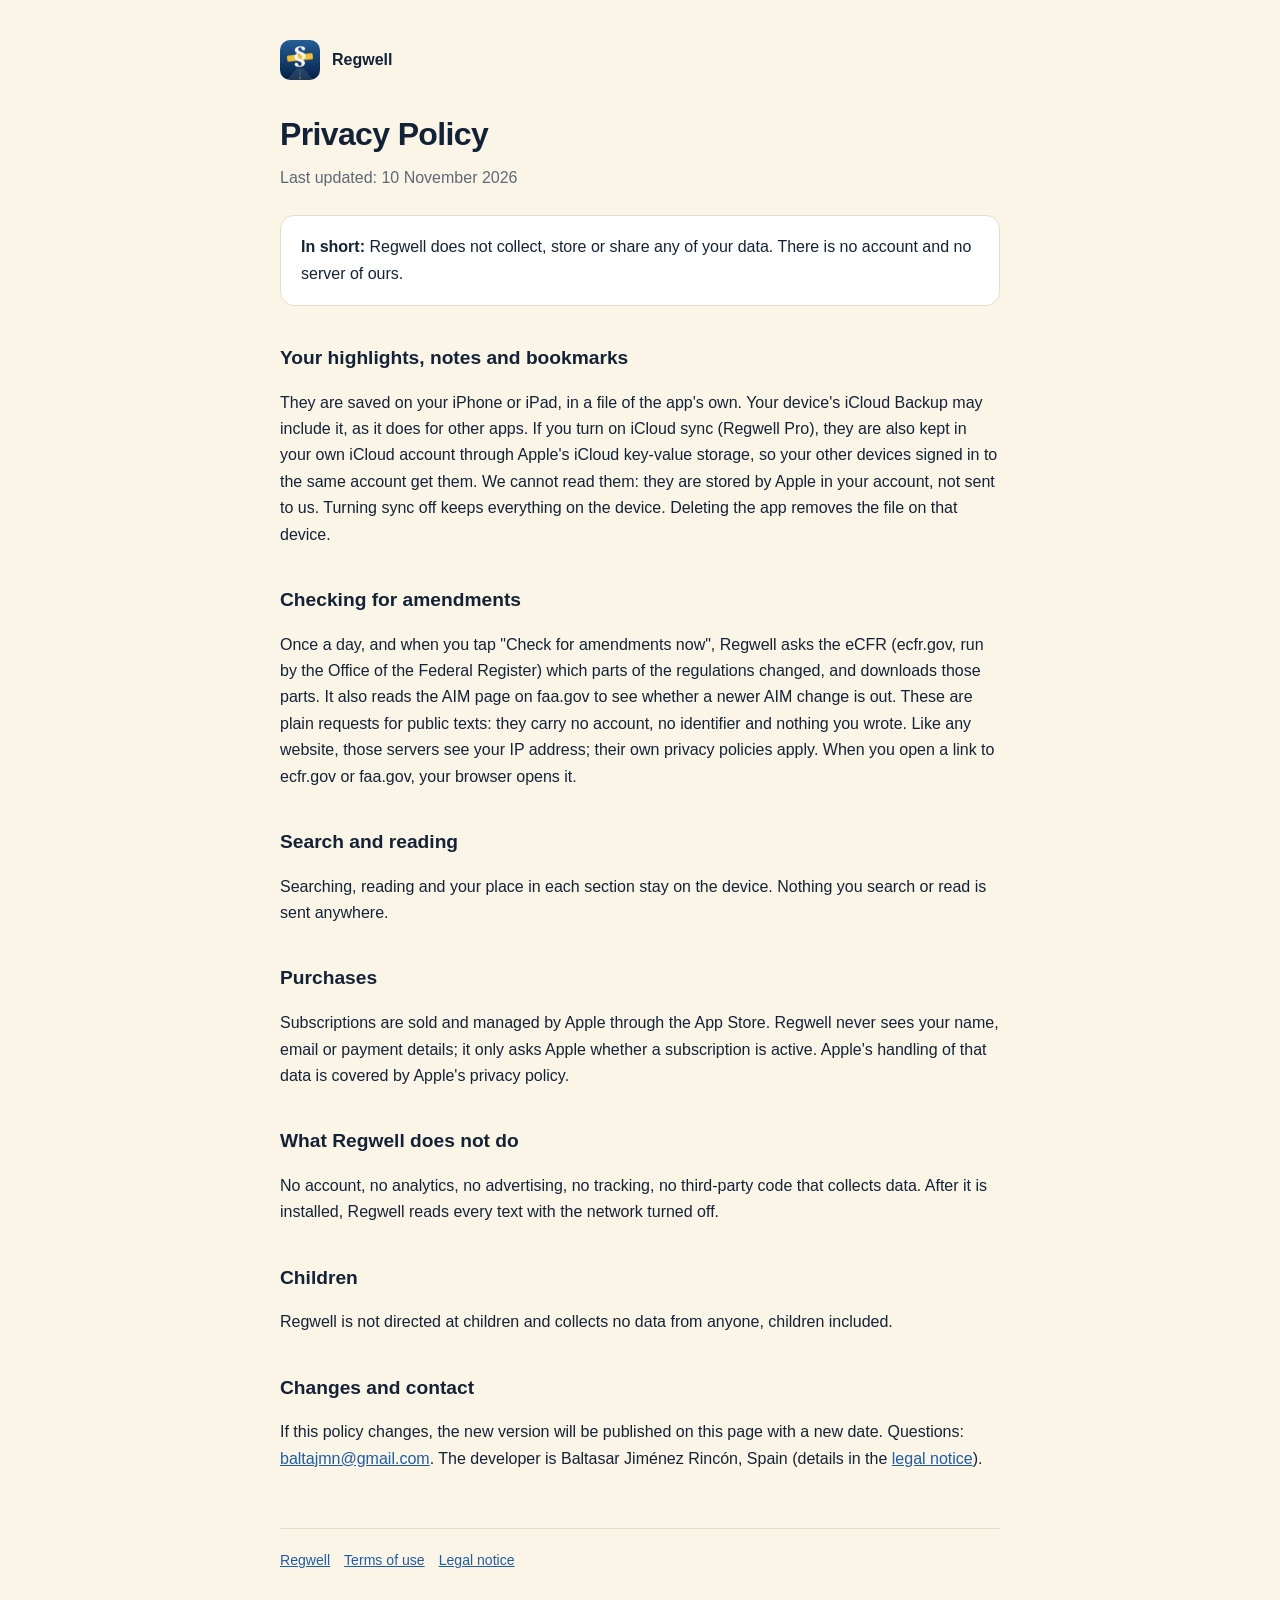
==== privacy/index.html @ 6811855b "Regwell web: landing, privacy and terms Co-Authored-By: Claude Opus 5.5 <noreply@anthropic.com>" ====
<!doctype html>
<html lang="en">
<head>
<meta charset="utf-8">
<meta name="viewport" content="width=device-width, initial-scale=1">
<title>Regwell Privacy Policy</title>
<meta name="description" content="Regwell does not collect any data. Your highlights, notes and bookmarks stay on your devices and, with sync on, in your own iCloud.">
<link rel="canonical" href="https://regwell.baltajmn.dev/privacy/">
<link rel="icon" href="/rw/icon-64.png" type="image/png">
<link rel="stylesheet" href="/rw/site.css">
</head>
<body>
<main>
<a class="brand" href="/"><img src="/rw/icon-180.png" alt="">Regwell</a>
<h1>Privacy Policy</h1>
<p class="lede">Last updated: 10 November 2026</p>

<div class="box"><p><strong>In short:</strong> Regwell does not collect, store or share any of your data. There is no account and no server of ours.</p></div>

<h2>Your highlights, notes and bookmarks</h2>
<p>They are saved on your iPhone or iPad, in a file of the app's own. Your device's iCloud Backup may include it, as it does for other apps. If you turn on iCloud sync (Regwell Pro), they are also kept in your own iCloud account through Apple's iCloud key-value storage, so your other devices signed in to the same account get them. We cannot read them: they are stored by Apple in your account, not sent to us. Turning sync off keeps everything on the device. Deleting the app removes the file on that device.</p>

<h2>Checking for amendments</h2>
<p>Once a day, and when you tap "Check for amendments now", Regwell asks the eCFR (ecfr.gov, run by the Office of the Federal Register) which parts of the regulations changed, and downloads those parts. It also reads the AIM page on faa.gov to see whether a newer AIM change is out. These are plain requests for public texts: they carry no account, no identifier and nothing you wrote. Like any website, those servers see your IP address; their own privacy policies apply. When you open a link to ecfr.gov or faa.gov, your browser opens it.</p>

<h2>Search and reading</h2>
<p>Searching, reading and your place in each section stay on the device. Nothing you search or read is sent anywhere.</p>

<h2>Purchases</h2>
<p>Subscriptions are sold and managed by Apple through the App Store. Regwell never sees your name, email or payment details; it only asks Apple whether a subscription is active. Apple's handling of that data is covered by Apple's privacy policy.</p>

<h2>What Regwell does not do</h2>
<p>No account, no analytics, no advertising, no tracking, no third-party code that collects data. After it is installed, Regwell reads every text with the network turned off.</p>

<h2>Children</h2>
<p>Regwell is not directed at children and collects no data from anyone, children included.</p>

<h2>Changes and contact</h2>
<p>If this policy changes, the new version will be published on this page with a new date. Questions: <a href="mailto:baltajmn@gmail.com?subject=Regwell%20privacy">baltajmn@gmail.com</a>. The developer is Baltasar Jiménez Rincón, Spain (details in the <a href="/legal.html">legal notice</a>).</p>

<footer><a href="/">Regwell</a><a href="https://www.apple.com/legal/internet-services/itunes/dev/stdeula/">Terms of use</a><a href="/legal.html">Legal notice</a></footer>
</main>
</body>
</html>
---- rw/site.css ----
:root { --bg: #FAF5E6; --surface: #FFFFFF; --ink: #142238; --muted: #5E6878; --line: #E6DDC6; --accent: #1F5CA8; --mark: rgba(255,194,41,.55); }
@media (prefers-color-scheme: dark) {
  :root { --bg: #0D1C38; --surface: #14274A; --ink: #F2EEE2; --muted: #A9B3C4; --line: #24395E; --accent: #FFC229; --mark: rgba(255,194,41,.35); }
}
* { box-sizing: border-box; }
body { margin: 0; padding: 40px 20px 96px; background: var(--bg); color: var(--ink);
  font: 16px/1.65 -apple-system, BlinkMacSystemFont, "Segoe UI", Roboto, Helvetica, Arial, sans-serif; }
main { max-width: 720px; margin: 0 auto; }
h1 { font-size: 2rem; font-weight: 650; letter-spacing: -0.02em; margin: 0 0 4px; }
h2 { font-size: 1.2rem; font-weight: 650; margin: 36px 0 8px; }
mark { background: var(--mark); color: inherit; padding: 0 .15em; border-radius: 3px; }
.brand { display: flex; align-items: center; gap: 12px; margin: 0 0 28px; text-decoration: none; color: var(--ink); font-weight: 650; }
.brand img { width: 40px; height: 40px; border-radius: 10px; }
.lede { color: var(--muted); margin: 0 0 24px; }
.box { background: var(--surface); border: 1px solid var(--line); border-radius: 14px; padding: 18px 20px; margin: 24px 0; }
.box p { margin: 0; }
table { border-collapse: collapse; width: 100%; font-size: 0.94rem; }
th, td { text-align: left; padding: 10px 12px; border-bottom: 1px solid var(--line); vertical-align: top; }
th { color: var(--muted); font-weight: 600; width: 32%; }
a { color: var(--accent); }
footer { color: var(--muted); font-size: 0.88rem; margin-top: 56px; border-top: 1px solid var(--line); padding-top: 20px; }
footer a { margin-right: 14px; }
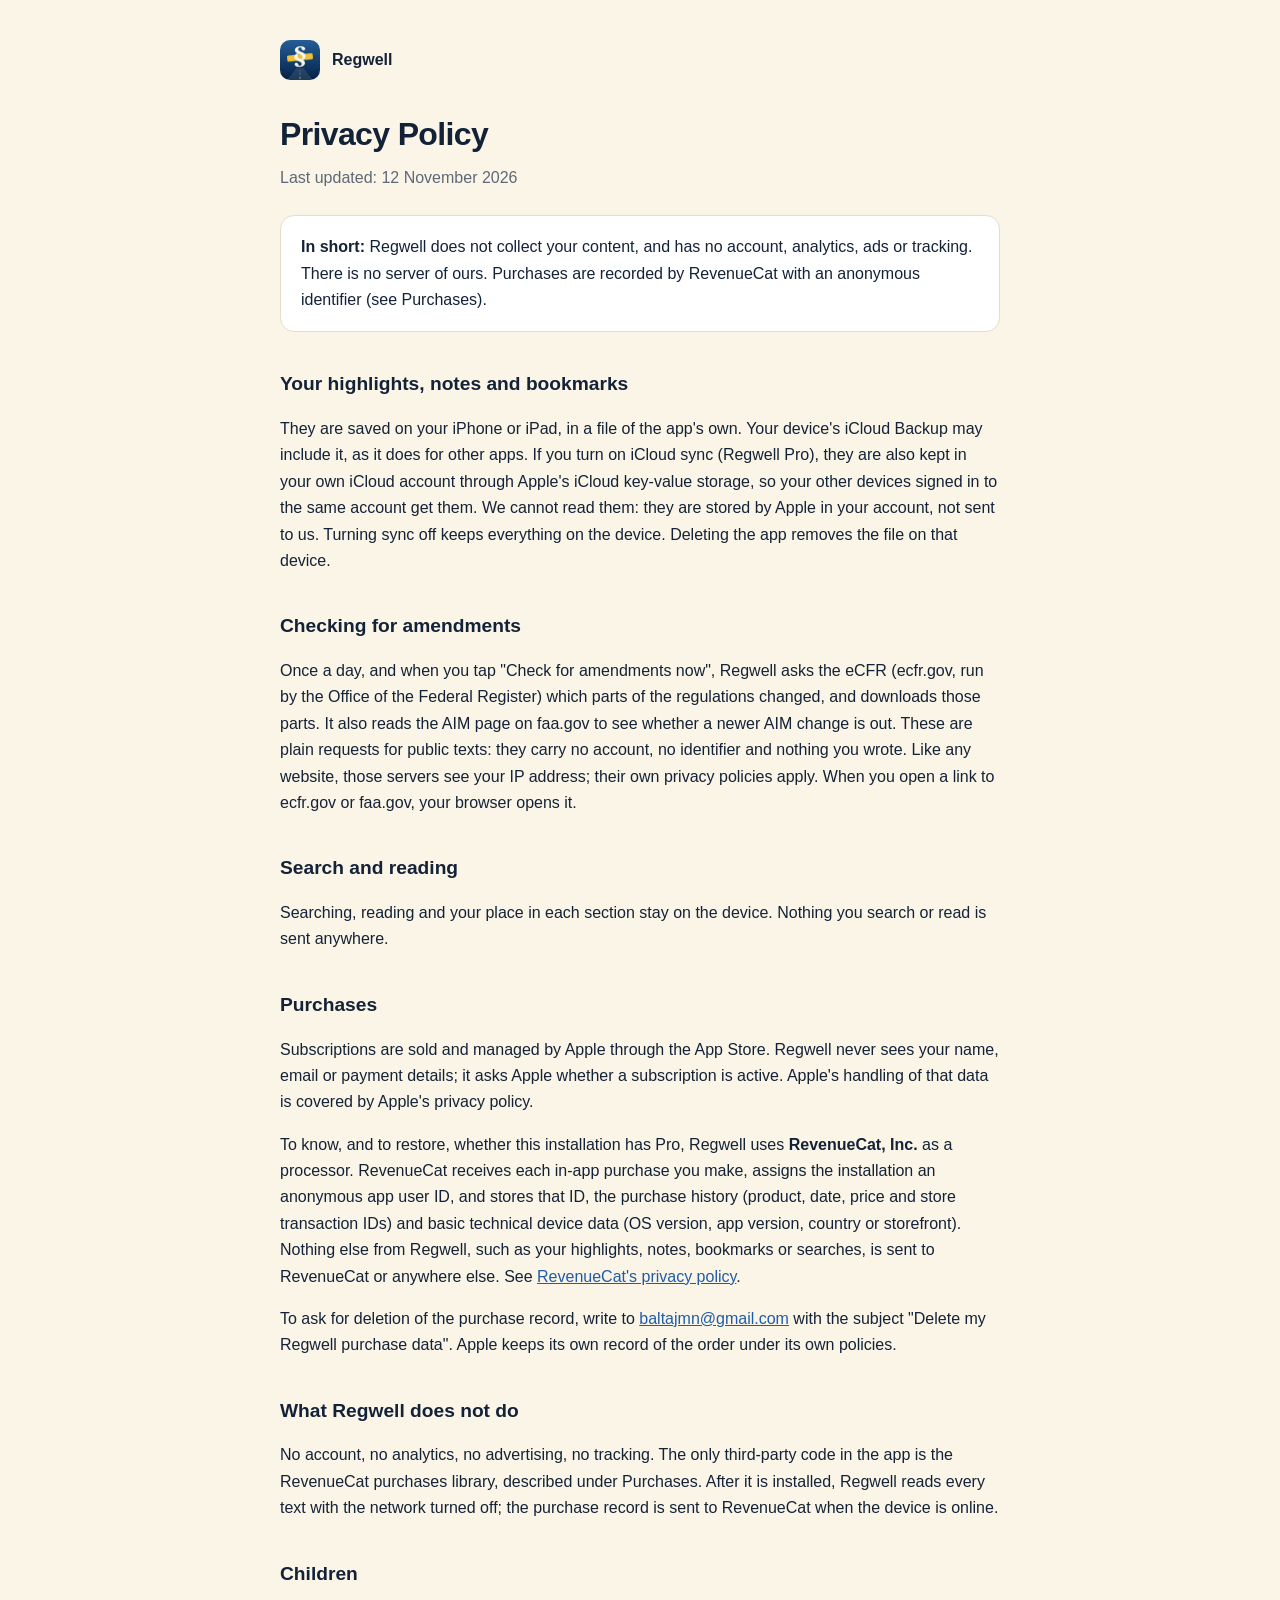
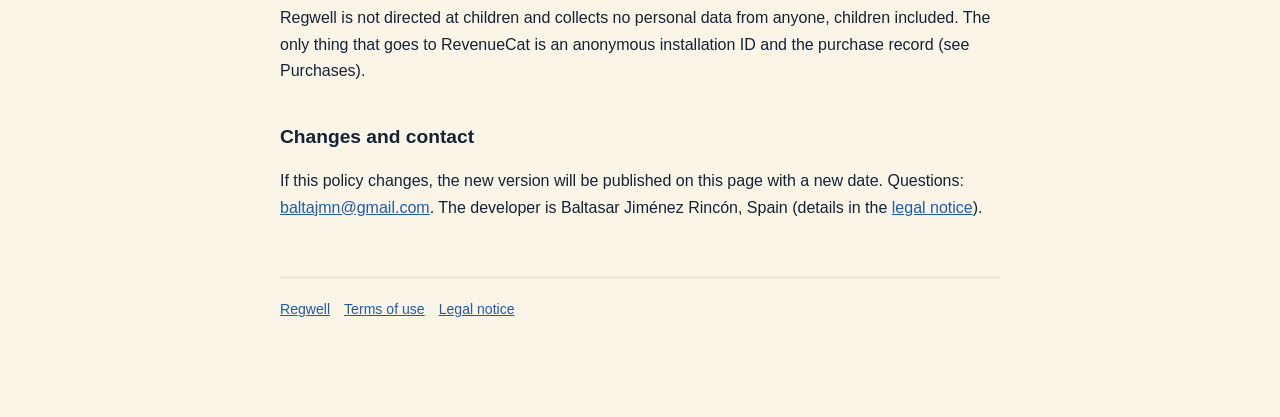
==== commit ba29a00f: "Privacy: RevenueCat records purchases Co-Authored-By: Claude Opus 5.5 <noreply@anthropic.com>" ====
--- a/privacy/index.html
+++ b/privacy/index.html
@@ -4,7 +4,7 @@
 <meta charset="utf-8">
 <meta name="viewport" content="width=device-width, initial-scale=1">
 <title>Regwell Privacy Policy</title>
-<meta name="description" content="Regwell does not collect any data. Your highlights, notes and bookmarks stay on your devices and, with sync on, in your own iCloud.">
+<meta name="description" content="Regwell does not collect your content and has no account, analytics, ads or tracking. Your highlights, notes and bookmarks stay on your devices and, with sync on, in your own iCloud. Purchases are recorded by RevenueCat with an anonymous identifier.">
 <link rel="canonical" href="https://regwell.baltajmn.dev/privacy/">
 <link rel="icon" href="/rw/icon-64.png" type="image/png">
 <link rel="stylesheet" href="/rw/site.css">
@@ -13,9 +13,9 @@
 <main>
 <a class="brand" href="/"><img src="/rw/icon-180.png" alt="">Regwell</a>
 <h1>Privacy Policy</h1>
-<p class="lede">Last updated: 10 November 2026</p>
+<p class="lede">Last updated: 12 November 2026</p>
 
-<div class="box"><p><strong>In short:</strong> Regwell does not collect, store or share any of your data. There is no account and no server of ours.</p></div>
+<div class="box"><p><strong>In short:</strong> Regwell does not collect your content, and has no account, analytics, ads or tracking. There is no server of ours. Purchases are recorded by RevenueCat with an anonymous identifier (see Purchases).</p></div>
 
 <h2>Your highlights, notes and bookmarks</h2>
 <p>They are saved on your iPhone or iPad, in a file of the app's own. Your device's iCloud Backup may include it, as it does for other apps. If you turn on iCloud sync (Regwell Pro), they are also kept in your own iCloud account through Apple's iCloud key-value storage, so your other devices signed in to the same account get them. We cannot read them: they are stored by Apple in your account, not sent to us. Turning sync off keeps everything on the device. Deleting the app removes the file on that device.</p>
@@ -27,13 +27,15 @@
 <p>Searching, reading and your place in each section stay on the device. Nothing you search or read is sent anywhere.</p>
 
 <h2>Purchases</h2>
-<p>Subscriptions are sold and managed by Apple through the App Store. Regwell never sees your name, email or payment details; it only asks Apple whether a subscription is active. Apple's handling of that data is covered by Apple's privacy policy.</p>
+<p>Subscriptions are sold and managed by Apple through the App Store. Regwell never sees your name, email or payment details; it asks Apple whether a subscription is active. Apple's handling of that data is covered by Apple's privacy policy.</p>
+<p>To know, and to restore, whether this installation has Pro, Regwell uses <strong>RevenueCat, Inc.</strong> as a processor. RevenueCat receives each in-app purchase you make, assigns the installation an anonymous app user ID, and stores that ID, the purchase history (product, date, price and store transaction IDs) and basic technical device data (OS version, app version, country or storefront). Nothing else from Regwell, such as your highlights, notes, bookmarks or searches, is sent to RevenueCat or anywhere else. See <a href="https://www.revenuecat.com/privacy" rel="noopener">RevenueCat's privacy policy</a>.</p>
+<p>To ask for deletion of the purchase record, write to <a href="mailto:baltajmn@gmail.com?subject=Delete%20my%20Regwell%20purchase%20data">baltajmn@gmail.com</a> with the subject "Delete my Regwell purchase data". Apple keeps its own record of the order under its own policies.</p>
 
 <h2>What Regwell does not do</h2>
-<p>No account, no analytics, no advertising, no tracking, no third-party code that collects data. After it is installed, Regwell reads every text with the network turned off.</p>
+<p>No account, no analytics, no advertising, no tracking. The only third-party code in the app is the RevenueCat purchases library, described under Purchases. After it is installed, Regwell reads every text with the network turned off; the purchase record is sent to RevenueCat when the device is online.</p>
 
 <h2>Children</h2>
-<p>Regwell is not directed at children and collects no data from anyone, children included.</p>
+<p>Regwell is not directed at children and collects no personal data from anyone, children included. The only thing that goes to RevenueCat is an anonymous installation ID and the purchase record (see Purchases).</p>
 
 <h2>Changes and contact</h2>
 <p>If this policy changes, the new version will be published on this page with a new date. Questions: <a href="mailto:baltajmn@gmail.com?subject=Regwell%20privacy">baltajmn@gmail.com</a>. The developer is Baltasar Jiménez Rincón, Spain (details in the <a href="/legal.html">legal notice</a>).</p>
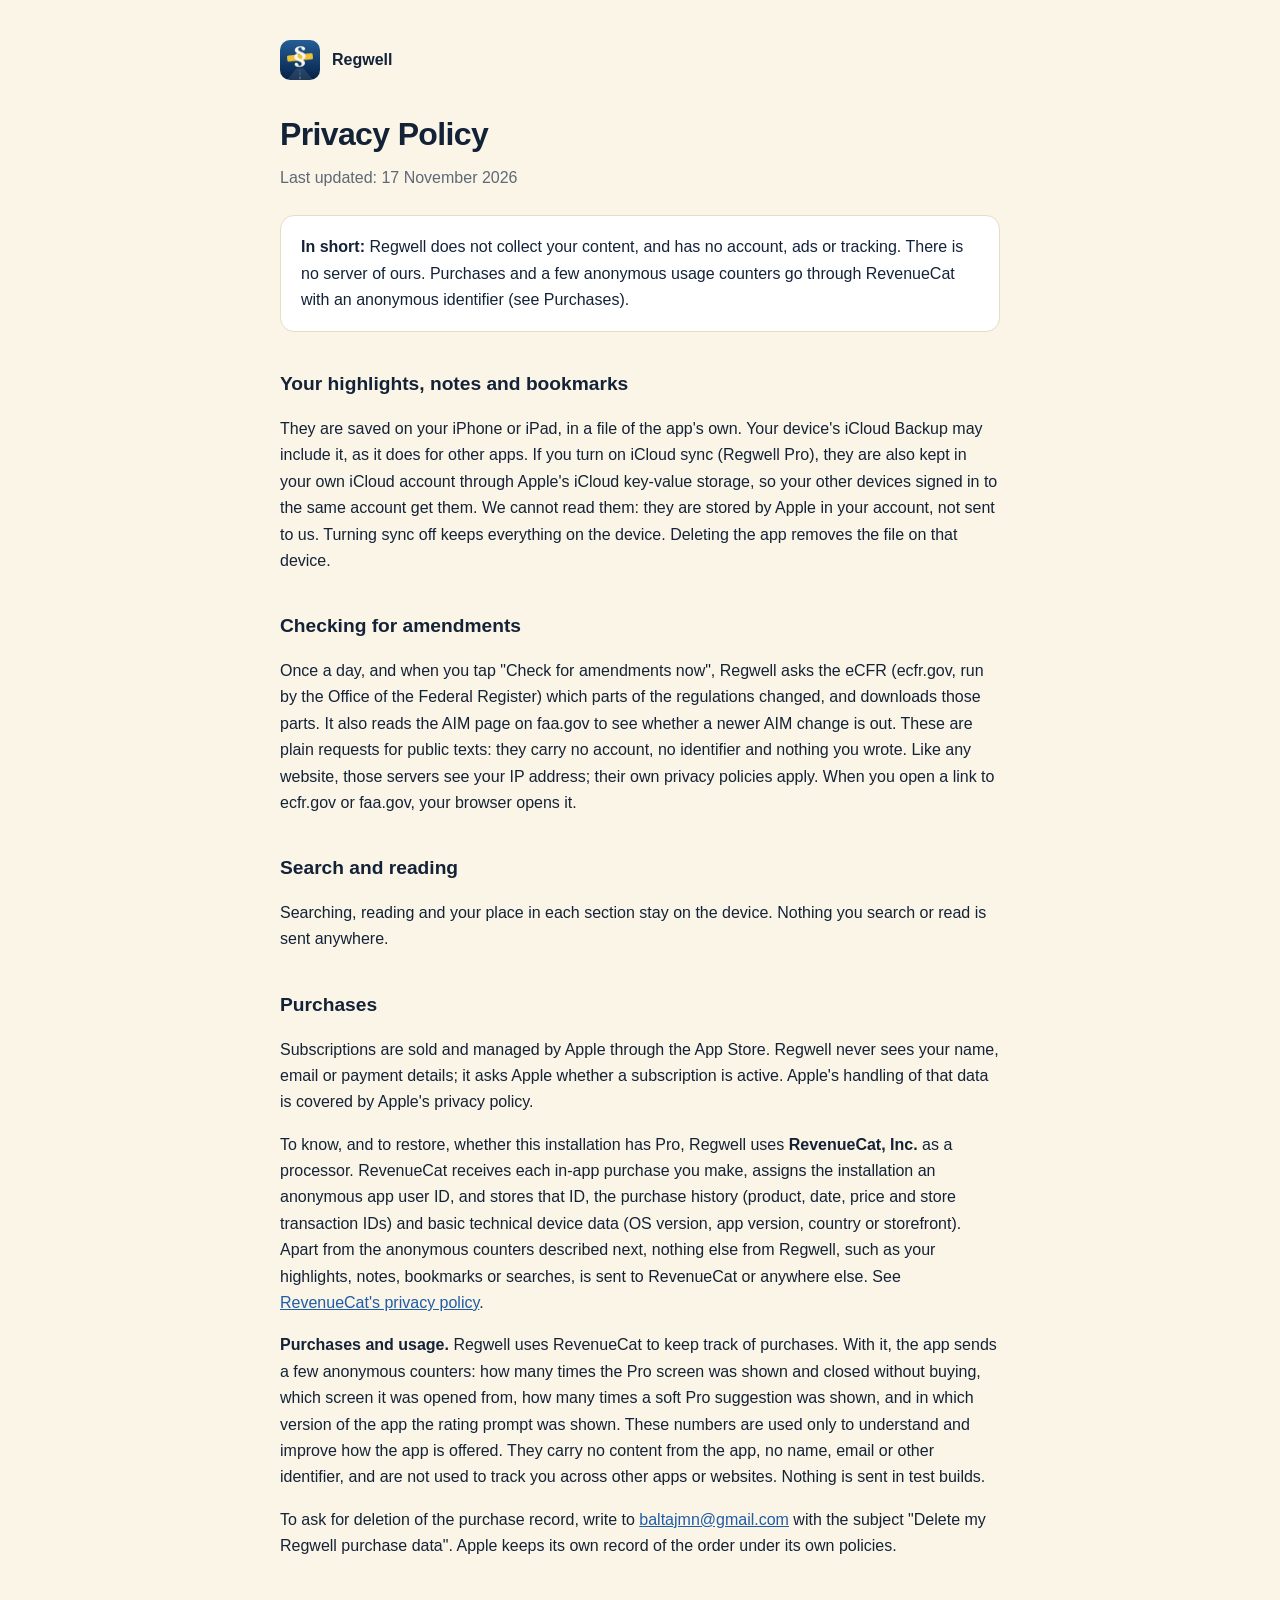
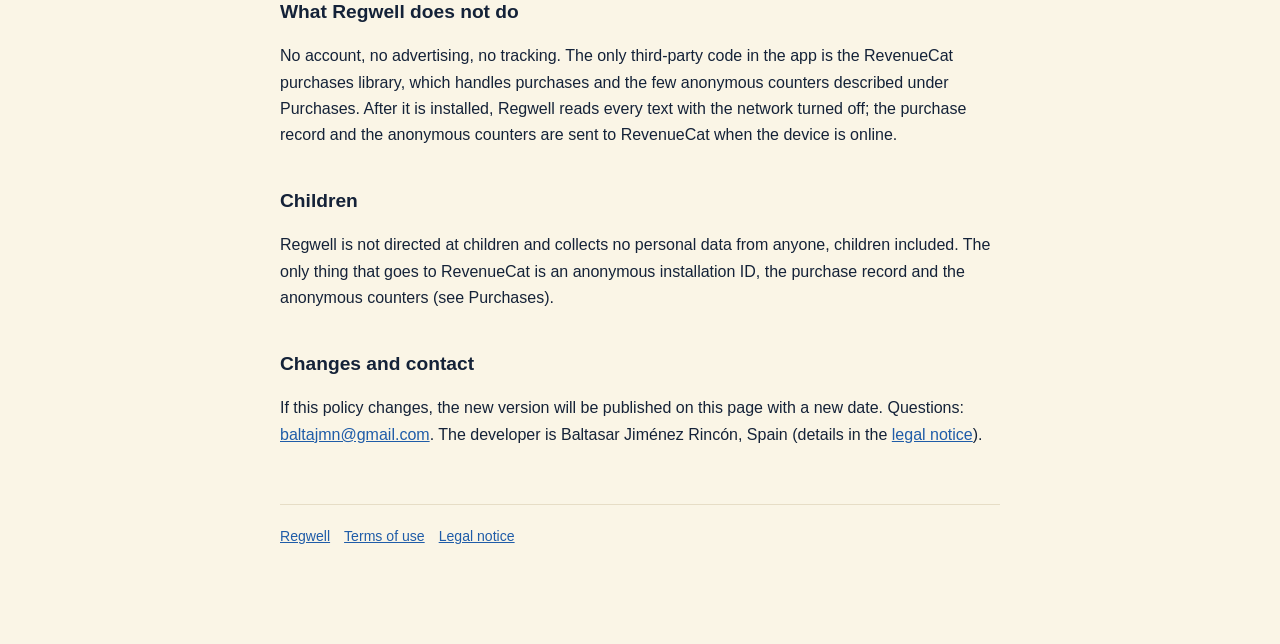
==== commit 596d9e8f: "Privacy 1.4: anonymous usage counters Co-Authored-By: Claude Opus 5.5 <noreply@anthropic.com>" ====
--- a/privacy/index.html
+++ b/privacy/index.html
@@ -4,7 +4,7 @@
 <meta charset="utf-8">
 <meta name="viewport" content="width=device-width, initial-scale=1">
 <title>Regwell Privacy Policy</title>
-<meta name="description" content="Regwell does not collect your content and has no account, analytics, ads or tracking. Your highlights, notes and bookmarks stay on your devices and, with sync on, in your own iCloud. Purchases are recorded by RevenueCat with an anonymous identifier.">
+<meta name="description" content="Regwell does not collect your content and has no account, ads or tracking. Your highlights, notes and bookmarks stay on your devices and, with sync on, in your own iCloud. Purchases and a few anonymous usage counters go through RevenueCat with an anonymous identifier.">
 <link rel="canonical" href="https://regwell.baltajmn.dev/privacy/">
 <link rel="icon" href="/rw/icon-64.png" type="image/png">
 <link rel="stylesheet" href="/rw/site.css">
@@ -13,9 +13,9 @@
 <main>
 <a class="brand" href="/"><img src="/rw/icon-180.png" alt="">Regwell</a>
 <h1>Privacy Policy</h1>
-<p class="lede">Last updated: 12 November 2026</p>
+<p class="lede">Last updated: 17 November 2026</p>
 
-<div class="box"><p><strong>In short:</strong> Regwell does not collect your content, and has no account, analytics, ads or tracking. There is no server of ours. Purchases are recorded by RevenueCat with an anonymous identifier (see Purchases).</p></div>
+<div class="box"><p><strong>In short:</strong> Regwell does not collect your content, and has no account, ads or tracking. There is no server of ours. Purchases and a few anonymous usage counters go through RevenueCat with an anonymous identifier (see Purchases).</p></div>
 
 <h2>Your highlights, notes and bookmarks</h2>
 <p>They are saved on your iPhone or iPad, in a file of the app's own. Your device's iCloud Backup may include it, as it does for other apps. If you turn on iCloud sync (Regwell Pro), they are also kept in your own iCloud account through Apple's iCloud key-value storage, so your other devices signed in to the same account get them. We cannot read them: they are stored by Apple in your account, not sent to us. Turning sync off keeps everything on the device. Deleting the app removes the file on that device.</p>
@@ -28,14 +28,15 @@
 
 <h2>Purchases</h2>
 <p>Subscriptions are sold and managed by Apple through the App Store. Regwell never sees your name, email or payment details; it asks Apple whether a subscription is active. Apple's handling of that data is covered by Apple's privacy policy.</p>
-<p>To know, and to restore, whether this installation has Pro, Regwell uses <strong>RevenueCat, Inc.</strong> as a processor. RevenueCat receives each in-app purchase you make, assigns the installation an anonymous app user ID, and stores that ID, the purchase history (product, date, price and store transaction IDs) and basic technical device data (OS version, app version, country or storefront). Nothing else from Regwell, such as your highlights, notes, bookmarks or searches, is sent to RevenueCat or anywhere else. See <a href="https://www.revenuecat.com/privacy" rel="noopener">RevenueCat's privacy policy</a>.</p>
+<p>To know, and to restore, whether this installation has Pro, Regwell uses <strong>RevenueCat, Inc.</strong> as a processor. RevenueCat receives each in-app purchase you make, assigns the installation an anonymous app user ID, and stores that ID, the purchase history (product, date, price and store transaction IDs) and basic technical device data (OS version, app version, country or storefront). Apart from the anonymous counters described next, nothing else from Regwell, such as your highlights, notes, bookmarks or searches, is sent to RevenueCat or anywhere else. See <a href="https://www.revenuecat.com/privacy" rel="noopener">RevenueCat's privacy policy</a>.</p>
+<p><strong>Purchases and usage.</strong> Regwell uses RevenueCat to keep track of purchases. With it, the app sends a few anonymous counters: how many times the Pro screen was shown and closed without buying, which screen it was opened from, how many times a soft Pro suggestion was shown, and in which version of the app the rating prompt was shown. These numbers are used only to understand and improve how the app is offered. They carry no content from the app, no name, email or other identifier, and are not used to track you across other apps or websites. Nothing is sent in test builds.</p>
 <p>To ask for deletion of the purchase record, write to <a href="mailto:baltajmn@gmail.com?subject=Delete%20my%20Regwell%20purchase%20data">baltajmn@gmail.com</a> with the subject "Delete my Regwell purchase data". Apple keeps its own record of the order under its own policies.</p>
 
 <h2>What Regwell does not do</h2>
-<p>No account, no analytics, no advertising, no tracking. The only third-party code in the app is the RevenueCat purchases library, described under Purchases. After it is installed, Regwell reads every text with the network turned off; the purchase record is sent to RevenueCat when the device is online.</p>
+<p>No account, no advertising, no tracking. The only third-party code in the app is the RevenueCat purchases library, which handles purchases and the few anonymous counters described under Purchases. After it is installed, Regwell reads every text with the network turned off; the purchase record and the anonymous counters are sent to RevenueCat when the device is online.</p>
 
 <h2>Children</h2>
-<p>Regwell is not directed at children and collects no personal data from anyone, children included. The only thing that goes to RevenueCat is an anonymous installation ID and the purchase record (see Purchases).</p>
+<p>Regwell is not directed at children and collects no personal data from anyone, children included. The only thing that goes to RevenueCat is an anonymous installation ID, the purchase record and the anonymous counters (see Purchases).</p>
 
 <h2>Changes and contact</h2>
 <p>If this policy changes, the new version will be published on this page with a new date. Questions: <a href="mailto:baltajmn@gmail.com?subject=Regwell%20privacy">baltajmn@gmail.com</a>. The developer is Baltasar Jiménez Rincón, Spain (details in the <a href="/legal.html">legal notice</a>).</p>
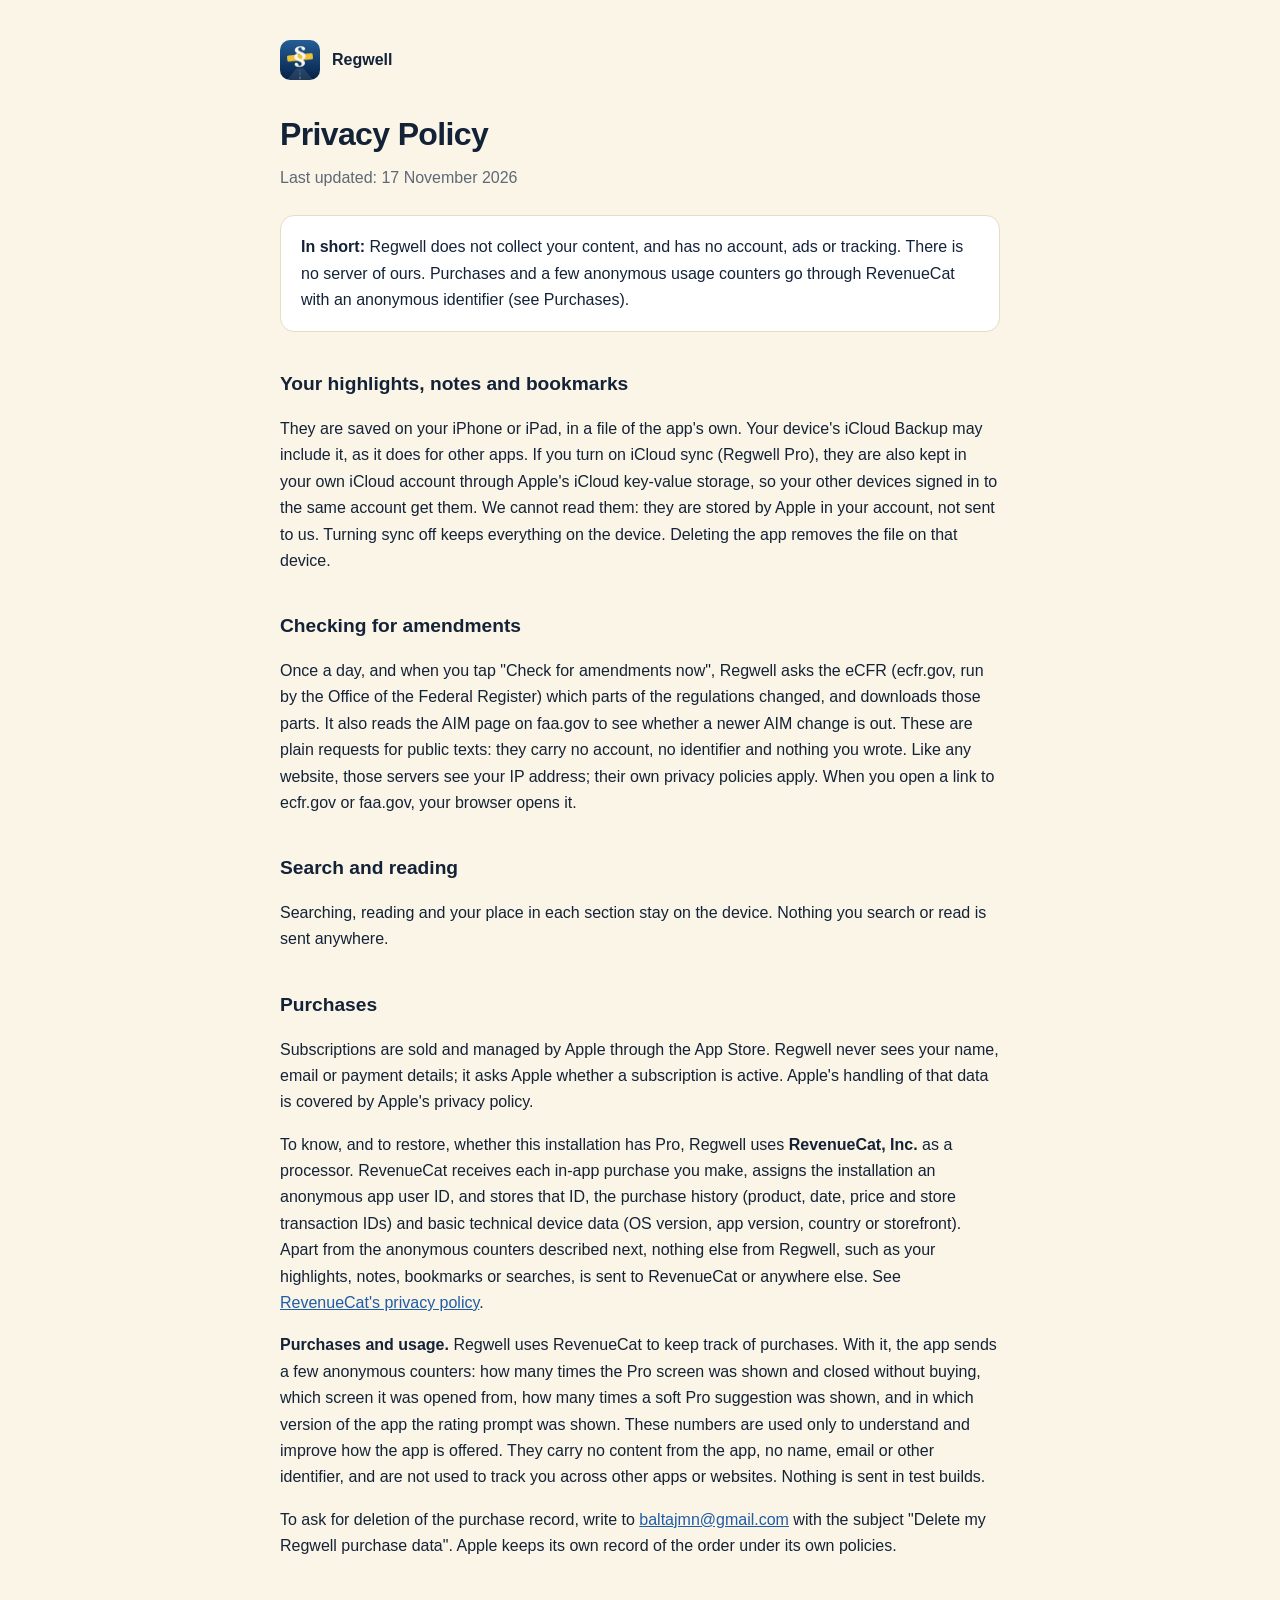
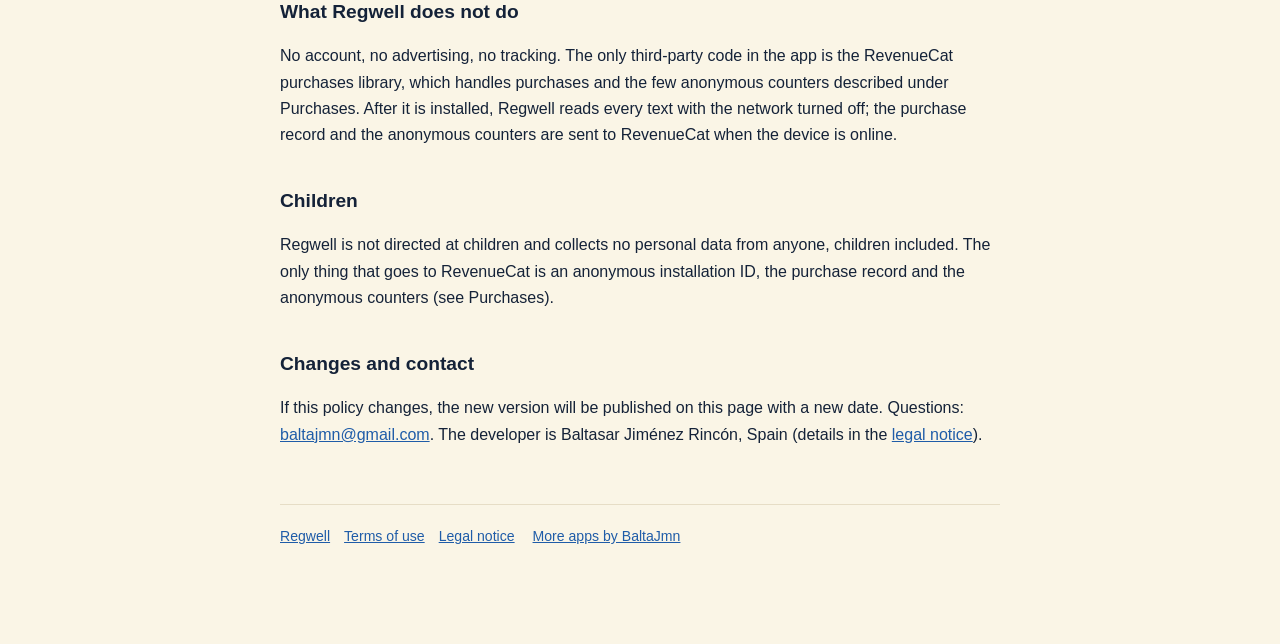
==== commit f7c0646c: "Footer link to all apps at baltajmn.dev Co-Authored-By: Claude Opus 5.5 <noreply@anthropic.com>" ====
--- a/privacy/index.html
+++ b/privacy/index.html
@@ -41,7 +41,7 @@
 <h2>Changes and contact</h2>
 <p>If this policy changes, the new version will be published on this page with a new date. Questions: <a href="mailto:baltajmn@gmail.com?subject=Regwell%20privacy">baltajmn@gmail.com</a>. The developer is Baltasar Jiménez Rincón, Spain (details in the <a href="/legal.html">legal notice</a>).</p>
 
-<footer><a href="/">Regwell</a><a href="https://www.apple.com/legal/internet-services/itunes/dev/stdeula/">Terms of use</a><a href="/legal.html">Legal notice</a></footer>
+<footer><a href="/">Regwell</a><a href="https://www.apple.com/legal/internet-services/itunes/dev/stdeula/">Terms of use</a><a href="/legal.html">Legal notice</a> <a href="https://baltajmn.dev/">More apps by BaltaJmn</a></footer>
 </main>
 </body>
 </html>
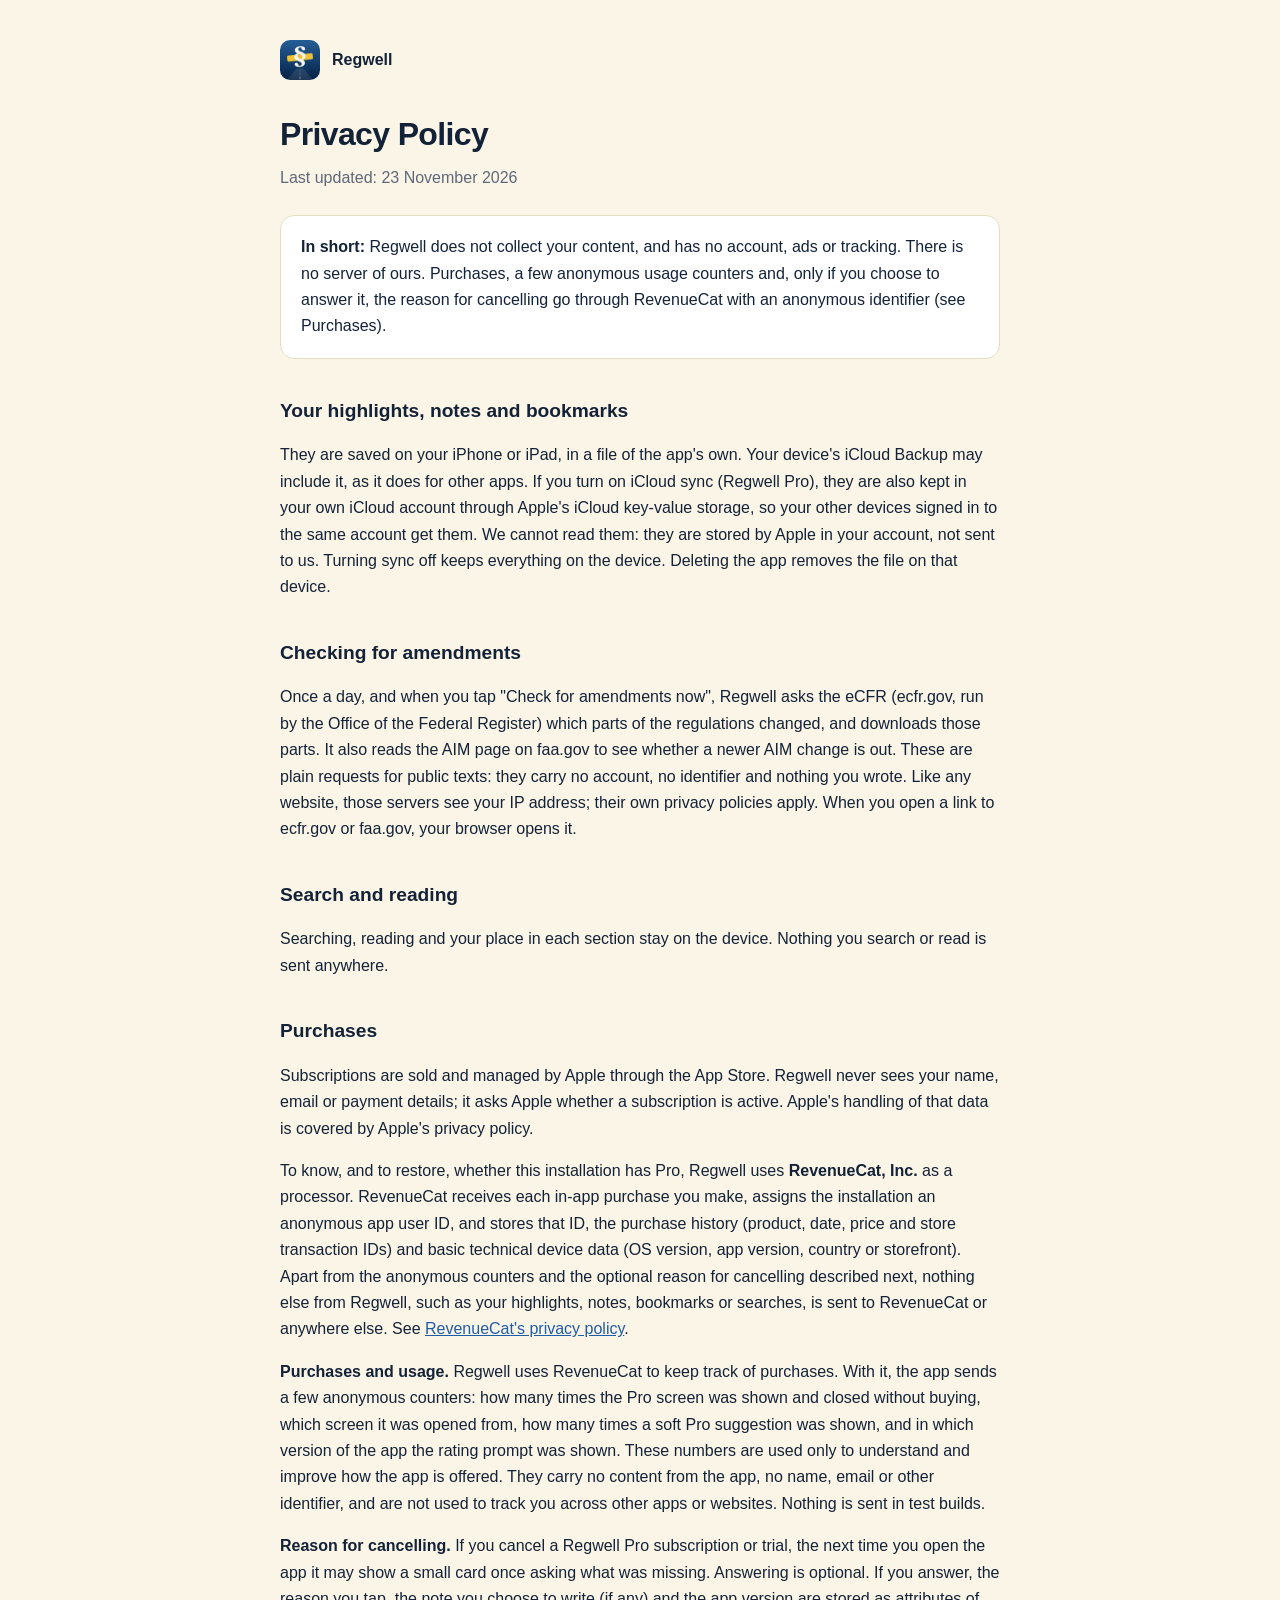
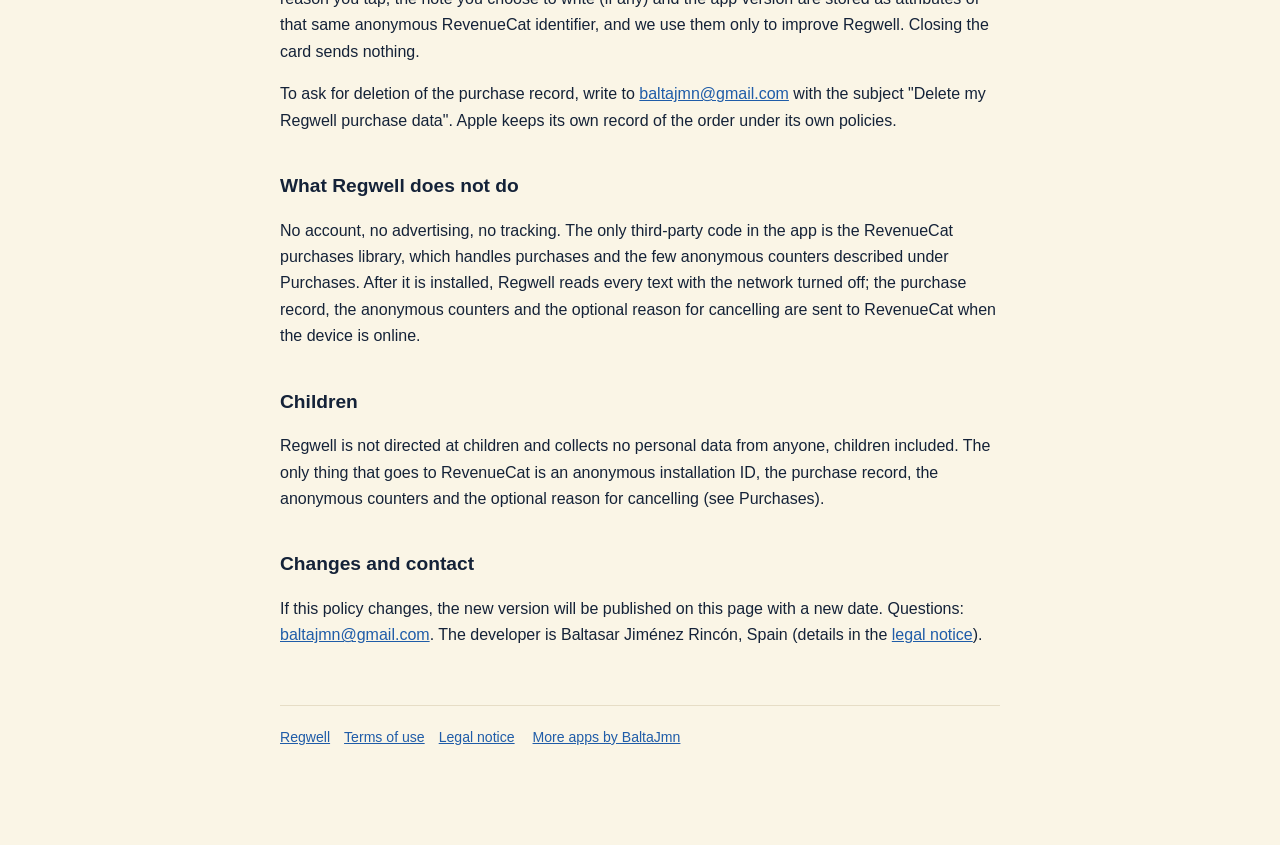
==== commit 2041d33b: "Privacy: optional reason for cancelling (M9) Co-Authored-By: Claude Opus 5.5 <noreply@anthropic.com>" ====
--- a/privacy/index.html
+++ b/privacy/index.html
@@ -13,9 +13,9 @@
 <main>
 <a class="brand" href="/"><img src="/rw/icon-180.png" alt="">Regwell</a>
 <h1>Privacy Policy</h1>
-<p class="lede">Last updated: 17 November 2026</p>
+<p class="lede">Last updated: 23 November 2026</p>
 
-<div class="box"><p><strong>In short:</strong> Regwell does not collect your content, and has no account, ads or tracking. There is no server of ours. Purchases and a few anonymous usage counters go through RevenueCat with an anonymous identifier (see Purchases).</p></div>
+<div class="box"><p><strong>In short:</strong> Regwell does not collect your content, and has no account, ads or tracking. There is no server of ours. Purchases, a few anonymous usage counters and, only if you choose to answer it, the reason for cancelling go through RevenueCat with an anonymous identifier (see Purchases).</p></div>
 
 <h2>Your highlights, notes and bookmarks</h2>
 <p>They are saved on your iPhone or iPad, in a file of the app's own. Your device's iCloud Backup may include it, as it does for other apps. If you turn on iCloud sync (Regwell Pro), they are also kept in your own iCloud account through Apple's iCloud key-value storage, so your other devices signed in to the same account get them. We cannot read them: they are stored by Apple in your account, not sent to us. Turning sync off keeps everything on the device. Deleting the app removes the file on that device.</p>
@@ -28,15 +28,16 @@
 
 <h2>Purchases</h2>
 <p>Subscriptions are sold and managed by Apple through the App Store. Regwell never sees your name, email or payment details; it asks Apple whether a subscription is active. Apple's handling of that data is covered by Apple's privacy policy.</p>
-<p>To know, and to restore, whether this installation has Pro, Regwell uses <strong>RevenueCat, Inc.</strong> as a processor. RevenueCat receives each in-app purchase you make, assigns the installation an anonymous app user ID, and stores that ID, the purchase history (product, date, price and store transaction IDs) and basic technical device data (OS version, app version, country or storefront). Apart from the anonymous counters described next, nothing else from Regwell, such as your highlights, notes, bookmarks or searches, is sent to RevenueCat or anywhere else. See <a href="https://www.revenuecat.com/privacy" rel="noopener">RevenueCat's privacy policy</a>.</p>
+<p>To know, and to restore, whether this installation has Pro, Regwell uses <strong>RevenueCat, Inc.</strong> as a processor. RevenueCat receives each in-app purchase you make, assigns the installation an anonymous app user ID, and stores that ID, the purchase history (product, date, price and store transaction IDs) and basic technical device data (OS version, app version, country or storefront). Apart from the anonymous counters and the optional reason for cancelling described next, nothing else from Regwell, such as your highlights, notes, bookmarks or searches, is sent to RevenueCat or anywhere else. See <a href="https://www.revenuecat.com/privacy" rel="noopener">RevenueCat's privacy policy</a>.</p>
 <p><strong>Purchases and usage.</strong> Regwell uses RevenueCat to keep track of purchases. With it, the app sends a few anonymous counters: how many times the Pro screen was shown and closed without buying, which screen it was opened from, how many times a soft Pro suggestion was shown, and in which version of the app the rating prompt was shown. These numbers are used only to understand and improve how the app is offered. They carry no content from the app, no name, email or other identifier, and are not used to track you across other apps or websites. Nothing is sent in test builds.</p>
+<p><strong>Reason for cancelling.</strong> If you cancel a Regwell Pro subscription or trial, the next time you open the app it may show a small card once asking what was missing. Answering is optional. If you answer, the reason you tap, the note you choose to write (if any) and the app version are stored as attributes of that same anonymous RevenueCat identifier, and we use them only to improve Regwell. Closing the card sends nothing.</p>
 <p>To ask for deletion of the purchase record, write to <a href="mailto:baltajmn@gmail.com?subject=Delete%20my%20Regwell%20purchase%20data">baltajmn@gmail.com</a> with the subject "Delete my Regwell purchase data". Apple keeps its own record of the order under its own policies.</p>
 
 <h2>What Regwell does not do</h2>
-<p>No account, no advertising, no tracking. The only third-party code in the app is the RevenueCat purchases library, which handles purchases and the few anonymous counters described under Purchases. After it is installed, Regwell reads every text with the network turned off; the purchase record and the anonymous counters are sent to RevenueCat when the device is online.</p>
+<p>No account, no advertising, no tracking. The only third-party code in the app is the RevenueCat purchases library, which handles purchases and the few anonymous counters described under Purchases. After it is installed, Regwell reads every text with the network turned off; the purchase record, the anonymous counters and the optional reason for cancelling are sent to RevenueCat when the device is online.</p>
 
 <h2>Children</h2>
-<p>Regwell is not directed at children and collects no personal data from anyone, children included. The only thing that goes to RevenueCat is an anonymous installation ID, the purchase record and the anonymous counters (see Purchases).</p>
+<p>Regwell is not directed at children and collects no personal data from anyone, children included. The only thing that goes to RevenueCat is an anonymous installation ID, the purchase record, the anonymous counters and the optional reason for cancelling (see Purchases).</p>
 
 <h2>Changes and contact</h2>
 <p>If this policy changes, the new version will be published on this page with a new date. Questions: <a href="mailto:baltajmn@gmail.com?subject=Regwell%20privacy">baltajmn@gmail.com</a>. The developer is Baltasar Jiménez Rincón, Spain (details in the <a href="/legal.html">legal notice</a>).</p>
